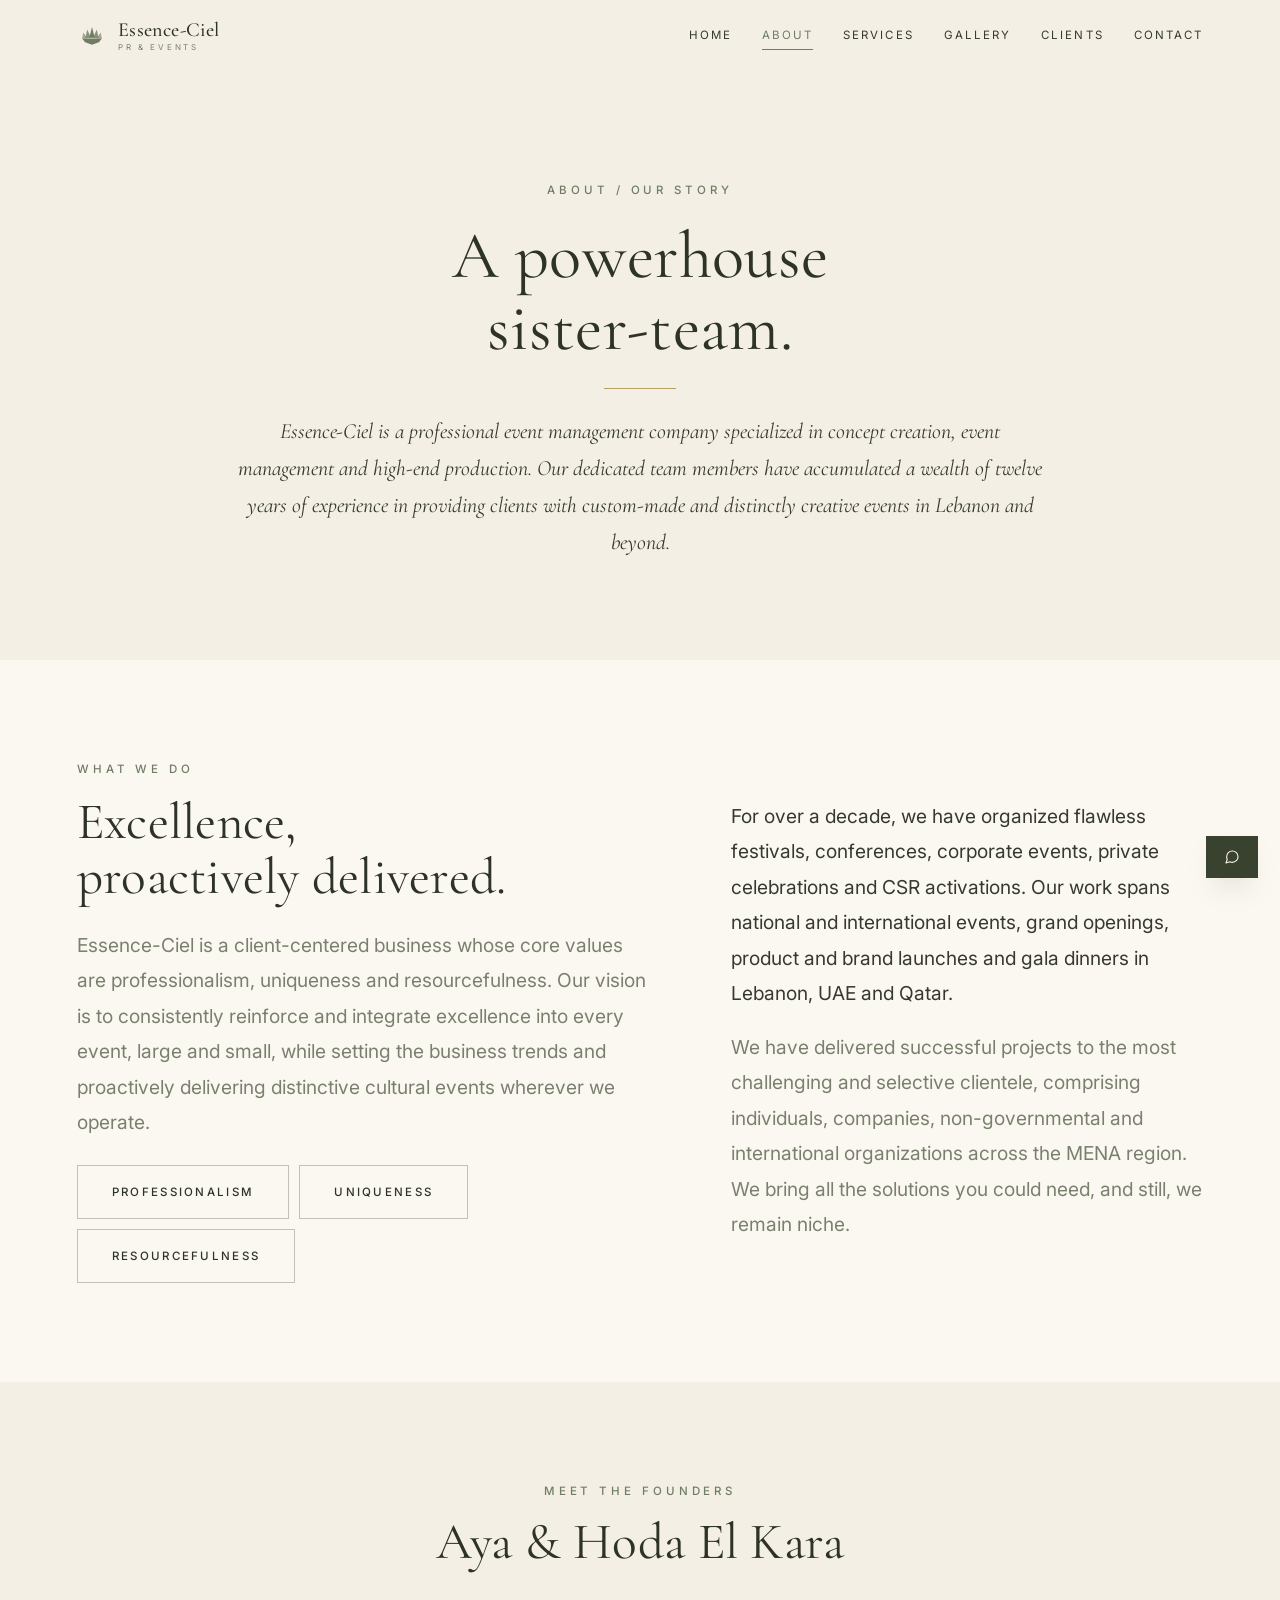
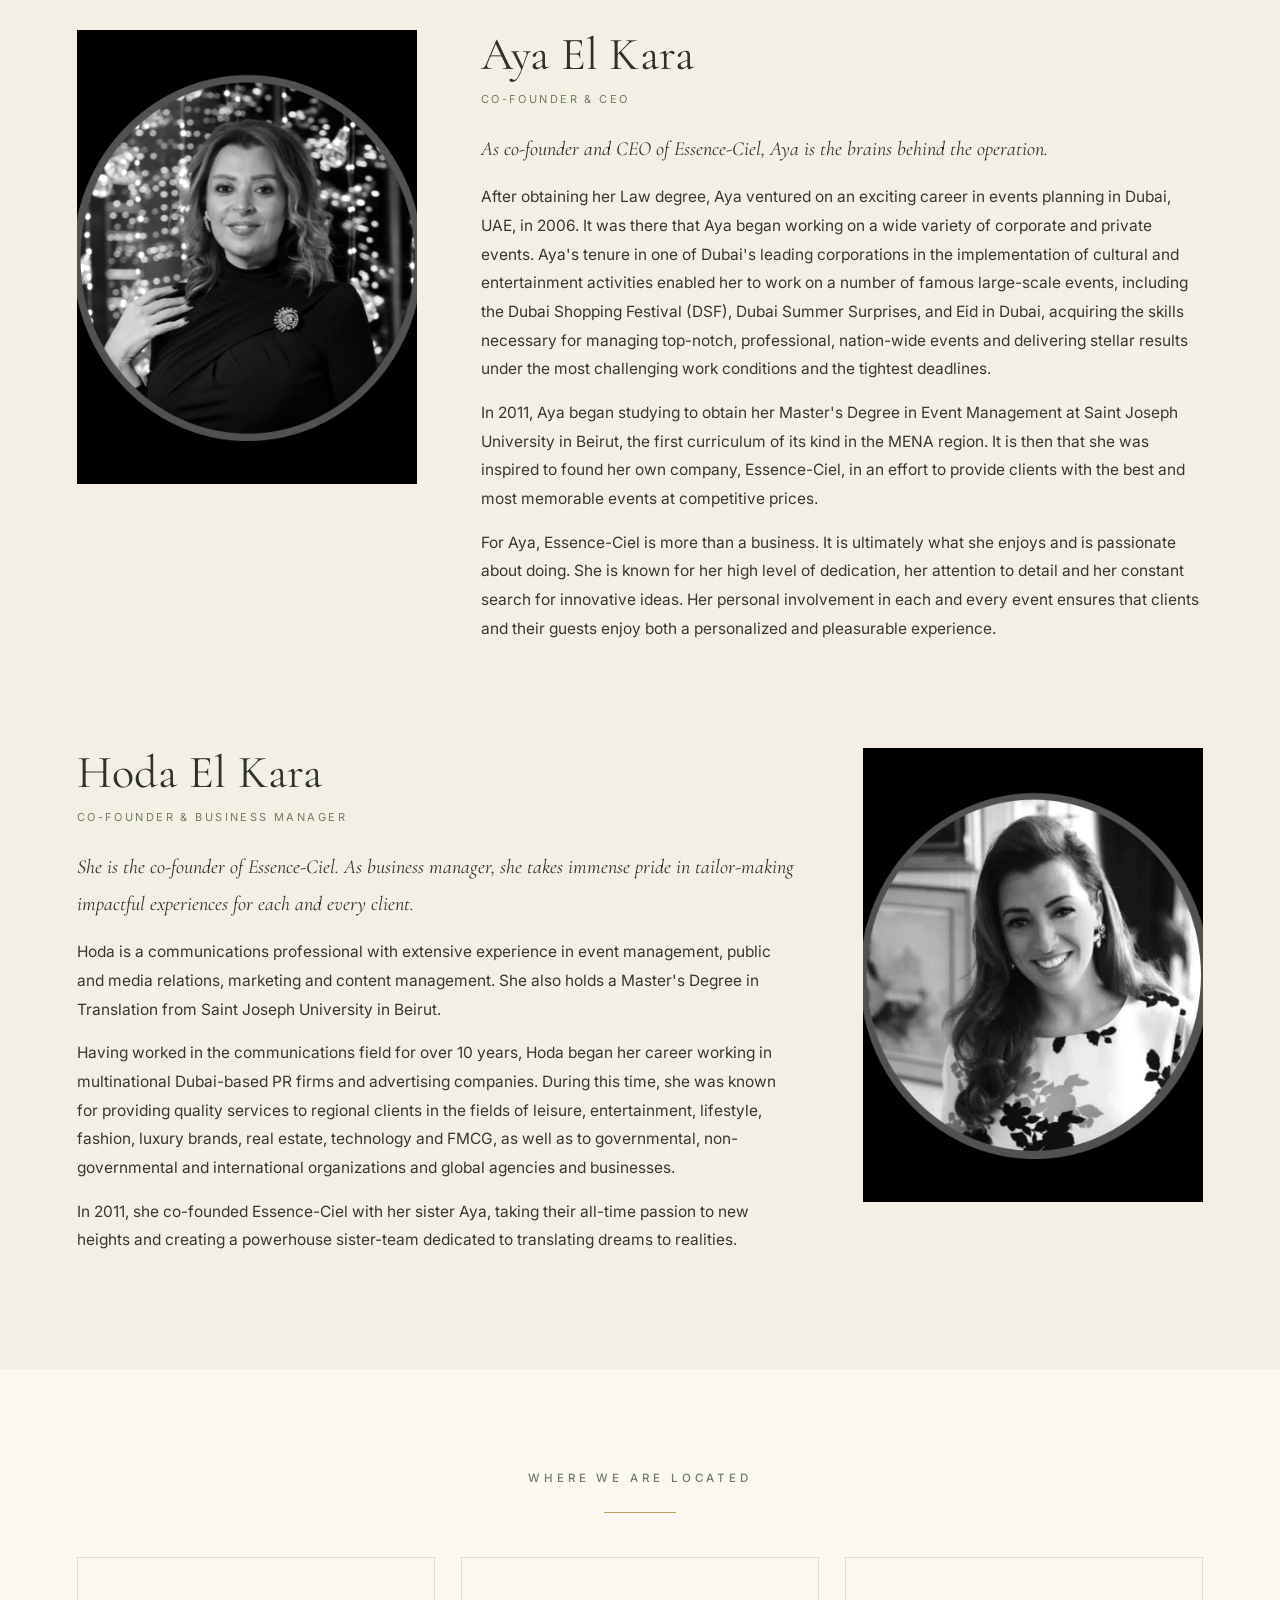
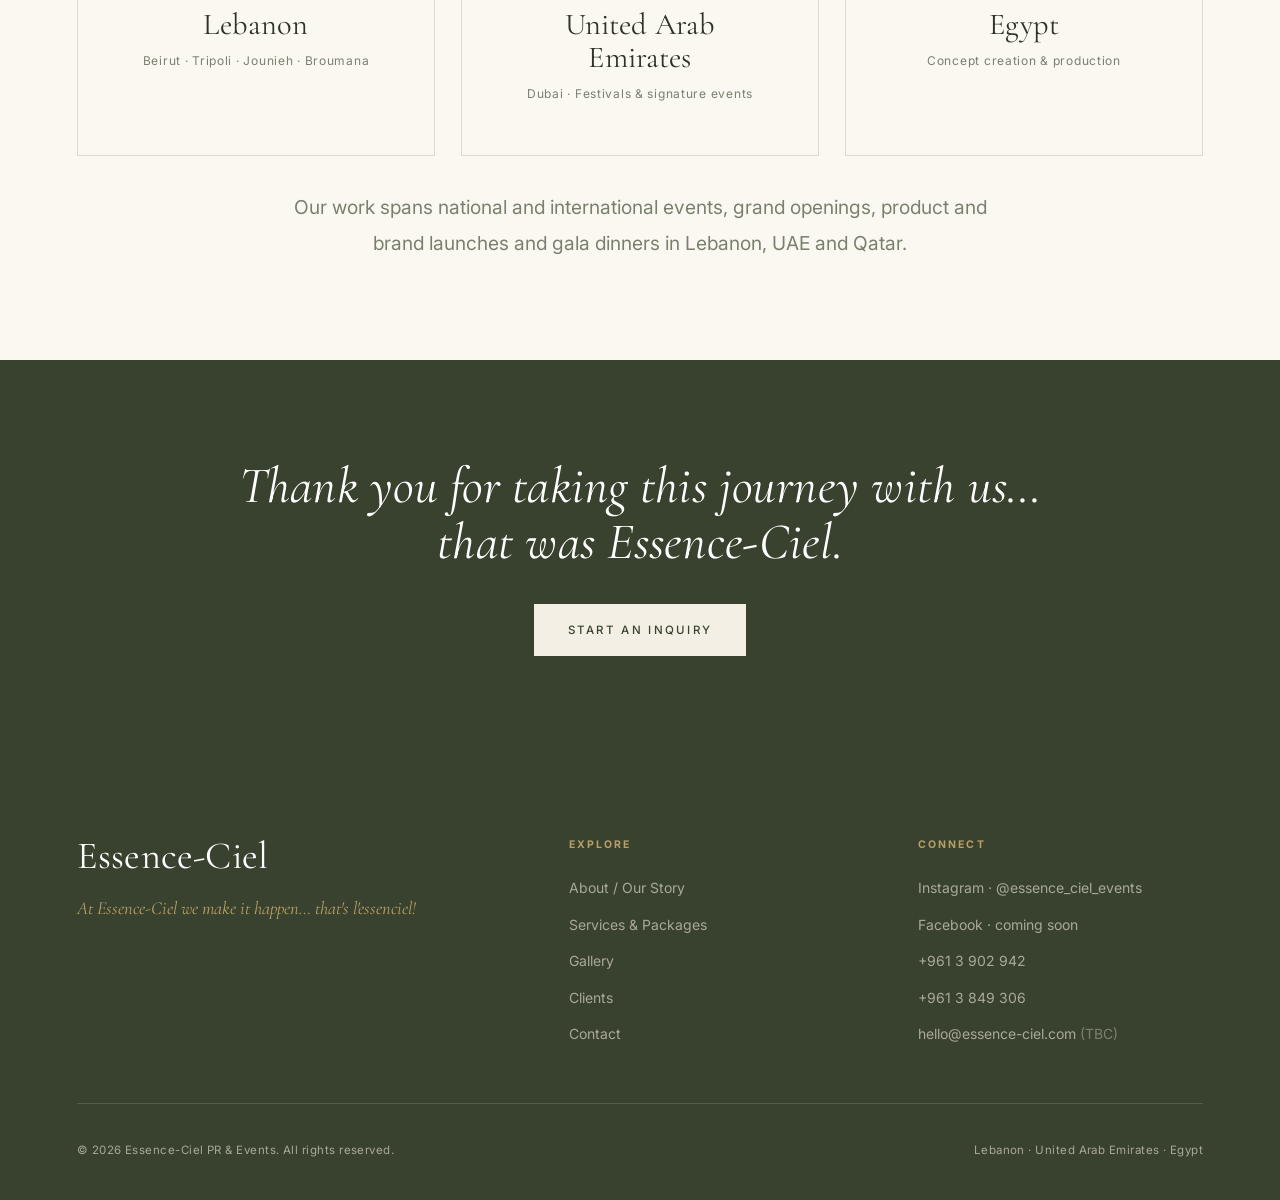
==== about.html @ cb576ca8 "Redesign Essence-Ciel site: clean multi-page rebuild Replace the single-file build with a six-page s" ====
<!doctype html>
<html lang="en">
<head>
<meta charset="UTF-8">
<meta name="viewport" content="width=device-width, initial-scale=1.0">
<title>About &amp; Our Story, Essence-Ciel PR &amp; Events</title>
<meta name="description" content="Founded in 2011 by sisters Aya and Hoda El Kara, Essence-Ciel is a client-centered event house built on professionalism, uniqueness and resourcefulness.">
<link rel="icon" href="data:image/svg+xml,%3Csvg xmlns='http://www.w3.org/2000/svg' viewBox='0 0 100 100'%3E%3Crect width='100' height='100' rx='20' fill='%236E7D63'/%3E%3Cg fill='%23F4EFE5'%3E%3Cpolygon points='50,20 59,56 41,56'/%3E%3Cpolygon points='34,28 47,57 28,57'/%3E%3Cpolygon points='66,28 72,57 53,57'/%3E%3Cpolygon points='17,58 83,58 73,71 50,79 27,71'/%3E%3C/g%3E%3C/svg%3E">
<link rel="preconnect" href="https://fonts.googleapis.com"><link rel="preconnect" href="https://fonts.gstatic.com" crossorigin>
<link href="https://fonts.googleapis.com/css2?family=Cormorant+Garamond:ital,wght@0,400;0,500;0,600;1,400;1,500&family=Inter:wght@300;400;500&display=swap" rel="stylesheet">
<link rel="stylesheet" href="assets/css/style.css">
</head>
<body>

<header class="nav">
  <a class="brand" href="index.html">
    <span class="mk"><svg viewBox="0 0 100 100" fill="currentColor"><polygon points="50,20 59,56 41,56"/><polygon points="34,28 47,57 28,57" opacity=".8"/><polygon points="66,28 72,57 53,57" opacity=".8"/><polygon points="21,38 35,58 17,58" opacity=".62"/><polygon points="79,38 83,58 65,58" opacity=".62"/><polygon points="17,58 83,58 73,71 50,79 27,71"/></svg></span>
    <span class="wm"><b>Essence-Ciel</b><small>PR &amp; Events</small></span>
  </a>
  <nav class="nav-links"><a href="index.html">Home</a><a href="about.html">About</a><a href="services.html">Services</a><a href="gallery.html">Gallery</a><a href="clients.html">Clients</a><a href="contact.html">Contact</a></nav>
  <button class="burger" aria-label="Menu"><span></span><span></span><span></span></button>
</header>
<div class="mmenu"><a href="index.html">Home</a><a href="about.html">About</a><a href="services.html">Services</a><a href="gallery.html">Gallery</a><a href="clients.html">Clients</a><a href="contact.html">Contact</a><div class="mfoot">Lebanon · United Arab Emirates · Egypt<br>@essence_ciel_events</div></div>

<!-- page intro -->
<section class="section center" style="padding-top:clamp(130px,20vh,200px)">
  <div class="narrow">
    <p class="kicker reveal">About / Our Story</p>
    <h1 class="d-lg reveal d1" style="margin-top:20px">A powerhouse<br>sister-team.</h1>
    <div class="rule reveal d1"></div>
    <p class="body-serif reveal d2">Essence-Ciel is a professional event management company specialized in concept creation, event management and high-end production. Our dedicated team members have accumulated a wealth of twelve years of experience in providing clients with custom-made and distinctly creative events in Lebanon and beyond.</p>
  </div>
</section>

<!-- what we do -->
<section class="section soft">
  <div class="container two wide-l">
    <div class="reveal">
      <p class="kicker">What We Do</p>
      <h2 class="d-md" style="margin:16px 0 22px">Excellence,<br>proactively delivered.</h2>
      <p class="lead muted">Essence-Ciel is a client-centered business whose core values are professionalism, uniqueness and resourcefulness. Our vision is to consistently reinforce and integrate excellence into every event, large and small, while setting the business trends and proactively delivering distinctive cultural events wherever we operate.</p>
      <div style="display:flex;gap:10px;flex-wrap:wrap;margin-top:24px">
        <span class="btn btn-outline" style="pointer-events:none">Professionalism</span>
        <span class="btn btn-outline" style="pointer-events:none">Uniqueness</span>
        <span class="btn btn-outline" style="pointer-events:none">Resourcefulness</span>
      </div>
    </div>
    <div class="reveal d1">
      <p class="lead">For over a decade, we have organized flawless festivals, conferences, corporate events, private celebrations and CSR activations. Our work spans national and international events, grand openings, product and brand launches and gala dinners in Lebanon, UAE and Qatar.</p>
      <p class="lead muted" style="margin-top:18px">We have delivered successful projects to the most challenging and selective clientele, comprising individuals, companies, non-governmental and international organizations across the MENA region. We bring all the solutions you could need, and still, we remain niche.</p>
    </div>
  </div>
</section>

<!-- founders -->
<section class="section">
  <div class="container">
    <div class="center" style="margin-bottom:60px">
      <p class="kicker reveal">Meet the Founders</p>
      <h2 class="d-md reveal d1" style="margin-top:14px">Aya &amp; Hoda El Kara</h2>
    </div>

    <div style="display:flex;flex-direction:column;gap:clamp(60px,10vh,110px)">
      <div class="founder reveal">
        <div class="founder-ph ph mono"><img src="assets/img/founder-aya.jpg" alt="Aya El Kara"></div>
        <div>
          <h3 class="serif">Aya El Kara</h3>
          <div class="role">Co-founder &amp; CEO</div>
          <p>As co-founder and CEO of Essence-Ciel, Aya is the brains behind the operation.</p>
          <p>After obtaining her Law degree, Aya ventured on an exciting career in events planning in Dubai, UAE, in 2006. It was there that Aya began working on a wide variety of corporate and private events. Aya's tenure in one of Dubai's leading corporations in the implementation of cultural and entertainment activities enabled her to work on a number of famous large-scale events, including the Dubai Shopping Festival (DSF), Dubai Summer Surprises, and Eid in Dubai, acquiring the skills necessary for managing top-notch, professional, nation-wide events and delivering stellar results under the most challenging work conditions and the tightest deadlines.</p>
          <p>In 2011, Aya began studying to obtain her Master's Degree in Event Management at Saint Joseph University in Beirut, the first curriculum of its kind in the MENA region. It is then that she was inspired to found her own company, Essence-Ciel, in an effort to provide clients with the best and most memorable events at competitive prices.</p>
          <p>For Aya, Essence-Ciel is more than a business. It is ultimately what she enjoys and is passionate about doing. She is known for her high level of dedication, her attention to detail and her constant search for innovative ideas. Her personal involvement in each and every event ensures that clients and their guests enjoy both a personalized and pleasurable experience.</p>
        </div>
      </div>

      <div class="founder reveal">
        <div class="founder-ph ph mono"><img src="assets/img/founder-hoda.jpg" alt="Hoda El Kara"></div>
        <div>
          <h3 class="serif">Hoda El Kara</h3>
          <div class="role">Co-founder &amp; Business Manager</div>
          <p>She is the co-founder of Essence-Ciel. As business manager, she takes immense pride in tailor-making impactful experiences for each and every client.</p>
          <p>Hoda is a communications professional with extensive experience in event management, public and media relations, marketing and content management. She also holds a Master's Degree in Translation from Saint Joseph University in Beirut.</p>
          <p>Having worked in the communications field for over 10 years, Hoda began her career working in multinational Dubai-based PR firms and advertising companies. During this time, she was known for providing quality services to regional clients in the fields of leisure, entertainment, lifestyle, fashion, luxury brands, real estate, technology and FMCG, as well as to governmental, non-governmental and international organizations and global agencies and businesses.</p>
          <p>In 2011, she co-founded Essence-Ciel with her sister Aya, taking their all-time passion to new heights and creating a powerhouse sister-team dedicated to translating dreams to realities.</p>
        </div>
      </div>
    </div>
  </div>
</section>

<!-- where we operate -->
<section class="section soft center">
  <div class="container">
    <p class="kicker reveal">Where We Are Located</p>
    <div class="rule reveal"></div>
    <div class="locs" style="margin-top:44px">
      <div class="loc reveal"><h4 class="serif">Lebanon</h4><p>Beirut · Tripoli · Jounieh · Broumana</p></div>
      <div class="loc reveal d1"><h4 class="serif">United Arab Emirates</h4><p>Dubai · Festivals &amp; signature events</p></div>
      <div class="loc reveal d2"><h4 class="serif">Egypt</h4><p>Concept creation &amp; production</p></div>
    </div>
    <p class="lead muted reveal" style="margin-top:34px;max-width:60ch;margin-left:auto;margin-right:auto">Our work spans national and international events, grand openings, product and brand launches and gala dinners in Lebanon, UAE and Qatar.</p>
  </div>
</section>

<!-- closing -->
<section class="section dark center">
  <div class="narrow">
    <h2 class="d-md reveal italic serif" style="color:#fff">Thank you for taking this journey with us… that was Essence-Ciel.</h2>
    <div class="reveal d1" style="margin-top:34px"><a href="contact.html" class="btn btn-solid" style="background:var(--cream);color:var(--sage-deep)">Start an Inquiry</a></div>
  </div>
</section>

<footer class="footer">
  <div class="container">
    <div class="foot-top">
      <div><h3 class="serif">Essence-Ciel</h3><p class="tag serif">At Essence-Ciel we make it happen… that's l'essenciel!</p></div>
      <div class="foot-col"><h5>Explore</h5><a href="about.html">About / Our Story</a><a href="services.html">Services &amp; Packages</a><a href="gallery.html">Gallery</a><a href="clients.html">Clients</a><a href="contact.html">Contact</a></div>
      <div class="foot-col"><h5>Connect</h5><a href="https://instagram.com/essence_ciel_events" target="_blank" rel="noopener">Instagram · @essence_ciel_events</a><a href="#" rel="noopener">Facebook · coming soon</a><a href="tel:+9613902942">+961 3 902 942</a><a href="tel:+9613849306">+961 3 849 306</a><p>hello@essence-ciel.com <span style="opacity:.6">(TBC)</span></p></div>
    </div>
    <div class="foot-bottom"><span>© <span data-year></span> Essence-Ciel PR &amp; Events. All rights reserved.</span><span>Lebanon · United Arab Emirates · Egypt</span></div>
  </div>
</footer>

<button class="chat-btn" id="chatBtn" aria-label="Chat with us"><svg viewBox="0 0 24 24" fill="none" stroke="currentColor" stroke-width="1.7" stroke-linecap="round" stroke-linejoin="round"><path d="M21 11.5a8.38 8.38 0 0 1-8.5 8.5 8.5 8.5 0 0 1-3.8-.9L3 21l1.9-5.7A8.38 8.38 0 0 1 4 11.5 8.5 8.5 0 0 1 12.5 3 8.38 8.38 0 0 1 21 11.5z"/></svg></button>
<div class="chat-panel" id="chatPanel"><div class="ch-h"><b class="serif">Chat with us</b><p>We usually reply within the hour.</p></div><div class="ch-b"><p>How can Essence-Ciel help with your event?</p><a href="https://instagram.com/essence_ciel_events" target="_blank" rel="noopener">Message us on Instagram</a><a href="tel:+9613902942">Call +961 3 902 942</a><a href="contact.html">Send an inquiry</a></div></div>

<script src="assets/js/main.js"></script>
</body>
</html>
---- assets/css/style.css ----
/* ===========================================================================
   Essence-Ciel PR & Events, shared styles.
   Palette: botanical sage and fine-stationery cream. No red. Editorial, quiet.
   =========================================================================== */
:root{
  --cream:#F4EFE5;
  --cream-2:#FBF8F1;
  --paper:#FAF6EC;
  --sage:#8B9A80;
  --sage-2:#6E7D63;
  --sage-deep:#39422F;
  --sage-ink:#2E3327;
  --ink:#353930;
  --muted:#79806E;
  --gold:#B7A067;
  --line:rgba(46,51,39,.15);
  --line-2:rgba(46,51,39,.28);
  --on-dark:#EDE9DD;
  --on-dark-mut:rgba(237,233,221,.62);
  --f-serif:'Cormorant Garamond',Georgia,serif;
  --f-sans:'Inter',system-ui,-apple-system,sans-serif;
  --e:cubic-bezier(.22,1,.36,1);
  --pad:clamp(22px,6vw,90px);
  --maxw:1280px;
}
*,*::before,*::after{margin:0;padding:0;box-sizing:border-box}
html{scroll-behavior:smooth;-webkit-text-size-adjust:100%}
body{font-family:var(--f-sans);font-weight:400;font-size:16px;line-height:1.75;color:var(--ink);background:var(--cream);-webkit-font-smoothing:antialiased;overflow-x:hidden}
img{display:block;max-width:100%}
a{color:inherit;text-decoration:none}
button{font-family:inherit;cursor:pointer;border:none;background:none}
::selection{background:var(--sage);color:#fff}
:focus-visible{outline:1.5px solid var(--sage-2);outline-offset:3px}

/* ---------- type ---------- */
.serif{font-family:var(--f-serif)}
.kicker{font-family:var(--f-sans);text-transform:uppercase;letter-spacing:.34em;font-size:11.5px;font-weight:500;color:var(--sage-2)}
h1,h2,h3,h4{font-family:var(--f-serif);font-weight:400;line-height:1.08;letter-spacing:.005em;color:var(--sage-ink)}
.d-xl{font-size:clamp(2.6rem,6.2vw,5.4rem)}
.d-lg{font-size:clamp(2.3rem,5.2vw,4.4rem)}
.d-md{font-size:clamp(1.9rem,4vw,3.3rem)}
.d-sm{font-size:clamp(1.6rem,3vw,2.4rem)}
.italic{font-style:italic}
.lead{font-size:clamp(1.05rem,1.5vw,1.3rem);line-height:1.85;color:var(--ink)}
.body-serif{font-family:var(--f-serif);font-size:clamp(1.15rem,1.7vw,1.45rem);font-style:italic;line-height:1.7;color:var(--ink)}
.muted{color:var(--muted)}
.rule{height:1px;width:72px;background:var(--gold);margin:24px auto;opacity:.85}
.rule.left{margin-left:0}

/* ---------- layout ---------- */
.section{padding:clamp(66px,11vh,140px) var(--pad);position:relative}
.container{max-width:var(--maxw);margin:0 auto}
.narrow{max-width:820px;margin:0 auto}
.center{text-align:center}
.dark{background:var(--sage-deep);color:var(--on-dark)}
.dark h1,.dark h2,.dark h3,.dark h4{color:#fff}
.dark .kicker{color:var(--gold)}
.dark .lead,.dark .body-serif{color:var(--on-dark)}
.soft{background:var(--cream-2)}

/* ---------- buttons (squared, never pill) ---------- */
.btn{display:inline-flex;align-items:center;justify-content:center;font-family:var(--f-sans);text-transform:uppercase;letter-spacing:.2em;font-size:11.5px;font-weight:500;padding:16px 34px;border-radius:0;transition:background .4s,color .4s,border-color .4s}
.btn-solid{background:var(--sage-2);color:#fff}
.btn-solid:hover{background:var(--sage-deep)}
.btn-outline{border:1px solid var(--line-2);color:var(--sage-ink)}
.btn-outline:hover{background:var(--sage-ink);color:var(--cream);border-color:var(--sage-ink)}
.dark .btn-outline{border-color:rgba(237,233,221,.4);color:var(--on-dark)}
.dark .btn-outline:hover{background:var(--cream);color:var(--sage-deep)}
.link-ul{display:inline-block;font-family:var(--f-sans);text-transform:uppercase;letter-spacing:.2em;font-size:11.5px;border-bottom:1px solid var(--line-2);padding-bottom:5px;transition:border-color .4s,color .4s}
.link-ul:hover{color:var(--sage-2);border-color:var(--sage-2)}

/* ---------- nav ---------- */
.nav{position:fixed;inset:0 0 auto 0;z-index:100;display:flex;align-items:center;justify-content:space-between;padding:20px var(--pad);transition:background .4s,padding .4s,border-color .4s;border-bottom:1px solid transparent}
.nav.scrolled{background:rgba(244,239,229,.9);backdrop-filter:blur(12px);border-bottom-color:var(--line);padding-top:14px;padding-bottom:14px}
.brand{display:flex;align-items:center;gap:11px}
.brand .mk{width:30px;height:30px;color:var(--sage-2)}
.brand .wm{display:flex;flex-direction:column;line-height:1}
.brand .wm b{font-family:var(--f-serif);font-weight:500;font-size:20px;letter-spacing:.02em;color:var(--sage-ink)}
.brand .wm small{font-family:var(--f-sans);font-size:8px;letter-spacing:.34em;text-transform:uppercase;color:var(--muted);margin-top:3px}
.nav-links{display:flex;align-items:center;gap:30px}
.nav-links a{font-family:var(--f-sans);text-transform:uppercase;letter-spacing:.18em;font-size:11.5px;color:var(--ink);position:relative;padding:4px 0;transition:color .3s}
.nav-links a::after{content:'';position:absolute;left:0;bottom:0;height:1px;width:0;background:var(--sage-2);transition:width .35s var(--e)}
.nav-links a:hover,.nav-links a.active{color:var(--sage-2)}
.nav-links a:hover::after,.nav-links a.active::after{width:100%}
.burger{display:none;flex-direction:column;gap:5px;width:34px;height:34px;align-items:center;justify-content:center}
.burger span{width:24px;height:1.5px;background:var(--sage-ink);transition:transform .35s var(--e),opacity .25s}
.burger.on span:nth-child(1){transform:translateY(6.5px) rotate(45deg)}
.burger.on span:nth-child(2){opacity:0}
.burger.on span:nth-child(3){transform:translateY(-6.5px) rotate(-45deg)}
@media(max-width:940px){.nav-links{display:none}.burger{display:flex}}
.mmenu{position:fixed;inset:0;z-index:99;background:var(--cream);transform:translateY(-100%);transition:transform .5s var(--e);visibility:hidden;display:flex;flex-direction:column;justify-content:center;gap:2px;padding:var(--pad)}
.mmenu.on{transform:none;visibility:visible}
.mmenu a{font-family:var(--f-serif);font-size:clamp(2rem,9vw,3rem);color:var(--sage-ink);padding:10px 0;border-bottom:1px solid var(--line)}
.mmenu .mfoot{margin-top:30px;font-size:12px;letter-spacing:.06em;color:var(--muted)}

/* ---------- reveal (single, restrained fade) ---------- */
.reveal{opacity:0;transform:translateY(12px);transition:opacity .7s ease,transform .7s ease}
.reveal.in{opacity:1;transform:none}
.d1{transition-delay:.06s}.d2{transition-delay:.12s}.d3{transition-delay:.18s}.d4{transition-delay:.24s}
@media(prefers-reduced-motion:reduce){.reveal{opacity:1;transform:none;transition:none}html{scroll-behavior:auto}}

/* ---------- photos ---------- */
.ph{position:relative;overflow:hidden;background:linear-gradient(135deg,#e7e3d6,#d9dcc9)}
.ph img{width:100%;height:100%;object-fit:cover;transition:transform 1s var(--e),filter .6s ease}
.ph.mono img{filter:grayscale(1) contrast(1.03)}
.ph.mono:hover img{filter:grayscale(0)}
.ph-cap{position:absolute;left:14px;bottom:14px;font-family:var(--f-sans);font-size:10.5px;letter-spacing:.18em;text-transform:uppercase;color:#fff;background:rgba(46,51,39,.5);backdrop-filter:blur(4px);padding:6px 12px}

/* ---------- hero (concrete copy, static backdrop) ---------- */
.hero{position:relative;min-height:100svh;display:flex;align-items:center;justify-content:center;text-align:center;overflow:hidden}
.hero-bg{position:absolute;inset:0;z-index:0}
.hero-bg img{width:100%;height:100%;object-fit:cover;filter:grayscale(.92) contrast(1.04) brightness(.96)}
.hero-veil{position:absolute;inset:0;z-index:1;background:linear-gradient(180deg,rgba(32,37,24,.6),rgba(32,37,24,.42) 45%,rgba(32,37,24,.68))}
.hero-content{position:relative;z-index:2;color:#fff;padding:0 var(--pad);max-width:1040px}
.hero-content .kicker{color:rgba(255,255,255,.82)}
.hero h1{color:#fff}
.hero-sign{font-family:var(--f-serif);font-style:italic;color:var(--cream);font-size:clamp(1.2rem,2vw,1.6rem)}
.scroll-cue{position:absolute;left:50%;bottom:28px;z-index:2;transform:translateX(-50%);color:rgba(255,255,255,.72);display:flex;flex-direction:column;align-items:center;gap:8px;font-family:var(--f-sans);font-size:9.5px;letter-spacing:.3em;text-transform:uppercase}
.scroll-cue svg{width:14px;height:14px}

/* ---------- two column ---------- */
.two{display:grid;grid-template-columns:1fr 1fr;gap:clamp(34px,6vw,96px);align-items:center}
@media(max-width:860px){.two{grid-template-columns:1fr;gap:40px}}
.two.wide-r{grid-template-columns:.9fr 1.1fr}
.two.wide-l{grid-template-columns:1.1fr .9fr}
@media(max-width:860px){.two.wide-r,.two.wide-l{grid-template-columns:1fr}}

/* ---------- services ---------- */
.svc-grid{display:grid;grid-template-columns:repeat(2,1fr);gap:clamp(18px,3vw,40px)}
@media(max-width:760px){.svc-grid{grid-template-columns:1fr}}
.svc{border:1px solid var(--line);padding:clamp(30px,4vw,52px);background:var(--cream-2);transition:border-color .5s,background .5s}
.svc:hover{border-color:var(--line-2);background:#fff}
.svc .no{font-family:var(--f-serif);font-style:italic;font-size:1.3rem;color:var(--gold)}
.svc h3{font-size:clamp(1.5rem,2.4vw,2rem);margin:16px 0 12px}
.svc p{color:var(--muted);font-size:15px;line-height:1.8}

/* ---------- founders ---------- */
.founder{display:grid;grid-template-columns:340px 1fr;gap:clamp(30px,5vw,70px);align-items:start}
.founder:nth-child(even){grid-template-columns:1fr 340px}
.founder:nth-child(even) .founder-ph{order:2}
@media(max-width:820px){.founder,.founder:nth-child(even){grid-template-columns:1fr;gap:26px}.founder:nth-child(even) .founder-ph{order:0}}
.founder-ph{aspect-ratio:3/4}
.founder h3{font-size:clamp(2rem,3.6vw,3rem)}
.founder .role{font-family:var(--f-sans);text-transform:uppercase;letter-spacing:.22em;font-size:11px;color:var(--sage-2);margin:10px 0 22px}
.founder p{margin-bottom:15px;font-size:15.5px;line-height:1.85;color:var(--ink)}
.founder p:first-of-type{font-family:var(--f-serif);font-style:italic;font-size:1.25rem;color:var(--sage-ink)}

/* ---------- expertise ---------- */
.exp{border-top:1px solid var(--line);padding:clamp(40px,6vh,70px) 0}
.exp-head{display:flex;align-items:baseline;gap:20px;flex-wrap:wrap;margin-bottom:26px}
.exp-head .no{font-family:var(--f-serif);font-style:italic;color:var(--gold);font-size:1.4rem}
.exp-head h3{font-size:clamp(1.7rem,3.4vw,2.6rem)}
.exp-grid{display:grid;grid-template-columns:1fr 1fr;gap:clamp(26px,4vw,64px);align-items:start}
@media(max-width:820px){.exp-grid{grid-template-columns:1fr;gap:26px}}
.exp-photos{display:grid;grid-template-columns:1fr 1fr;gap:12px}
.exp-photos .ph{aspect-ratio:4/5}
.exp-photos .ph.full{grid-column:1/3;aspect-ratio:16/10}
.exp-desc{font-family:var(--f-serif);font-style:italic;font-size:1.2rem;line-height:1.7;color:var(--ink)}
.evlist{list-style:none;margin-top:6px}
.evlist li{position:relative;padding:12px 0 12px 24px;border-top:1px solid var(--line);font-size:14.5px;line-height:1.6;color:var(--ink)}
.evlist li:first-child{border-top:none}
.evlist li::before{content:'';position:absolute;left:0;top:19px;width:7px;height:7px;border:1px solid var(--sage-2);transform:rotate(45deg)}

/* ---------- locations ---------- */
.locs{display:grid;grid-template-columns:repeat(3,1fr);gap:clamp(14px,2vw,26px)}
@media(max-width:700px){.locs{grid-template-columns:1fr}}
.loc{border:1px solid var(--line);padding:clamp(30px,4vw,54px);text-align:center;transition:background .5s}
.loc:hover{background:var(--cream-2)}
.loc h4{font-size:clamp(1.4rem,2.4vw,1.9rem)}
.loc p{font-size:12px;letter-spacing:.06em;color:var(--muted);margin-top:8px}

/* ---------- facts (quiet, not counters) ---------- */
.facts{display:flex;flex-wrap:wrap;justify-content:center;gap:clamp(20px,5vw,64px);align-items:center}
.fact{text-align:center}
.fact .v{font-family:var(--f-serif);font-size:clamp(1.4rem,2.4vw,2rem);color:#fff;line-height:1.2}
.fact .l{font-family:var(--f-sans);text-transform:uppercase;letter-spacing:.2em;font-size:10px;color:var(--on-dark-mut);margin-top:8px}
.fact-sep{width:1px;height:38px;background:rgba(237,233,221,.28)}
@media(max-width:700px){.fact-sep{display:none}}

/* ---------- gallery (masonry) ---------- */
.masonry{columns:3;column-gap:16px}
@media(max-width:900px){.masonry{columns:2}}
@media(max-width:560px){.masonry{columns:1}}
.masonry .ph{break-inside:avoid;margin-bottom:16px}

/* ---------- clients & partners ---------- */
.client-grid{display:grid;grid-template-columns:repeat(3,1fr);gap:1px;background:var(--line);border:1px solid var(--line)}
@media(max-width:760px){.client-grid{grid-template-columns:repeat(2,1fr)}}
@media(max-width:460px){.client-grid{grid-template-columns:1fr}}
.client{background:var(--cream);padding:clamp(24px,3vw,40px) 20px;text-align:center;display:flex;flex-direction:column;justify-content:center;min-height:120px;transition:background .4s}
.client:hover{background:var(--cream-2)}
.client .n{font-family:var(--f-serif);font-size:clamp(1.15rem,1.8vw,1.45rem);color:var(--sage-ink);line-height:1.25}
.client .c{font-family:var(--f-sans);text-transform:uppercase;letter-spacing:.16em;font-size:9.5px;color:var(--muted);margin-top:8px}
.partner-row{display:flex;flex-wrap:wrap;justify-content:center;gap:clamp(16px,3vw,44px);align-items:center}
.partner-row span{font-family:var(--f-serif);font-size:clamp(1.1rem,1.6vw,1.4rem);color:var(--sage-2)}

/* ---------- contact ---------- */
.contact-split{display:grid;grid-template-columns:.85fr 1.15fr;min-height:80vh}
@media(max-width:900px){.contact-split{grid-template-columns:1fr}}
.contact-left{background:var(--sage-deep);color:var(--on-dark);padding:clamp(40px,6vw,80px)}
.contact-left h2{color:#fff}
.ci-row{padding:20px 0;border-top:1px solid rgba(237,233,221,.16)}
.ci-row .l{font-family:var(--f-sans);text-transform:uppercase;letter-spacing:.2em;font-size:10px;color:var(--gold)}
.ci-row .v{font-family:var(--f-serif);font-size:1.35rem;margin-top:6px;display:block}
.ci-row a.v:hover{color:#fff;text-decoration:underline;text-underline-offset:4px}
.contact-right{padding:clamp(40px,6vw,80px);background:var(--cream)}
.field{position:relative;margin-bottom:30px}
.field label{font-family:var(--f-sans);text-transform:uppercase;letter-spacing:.18em;font-size:10px;color:var(--muted);display:block;margin-bottom:9px}
.field input,.field select,.field textarea{width:100%;background:transparent;border:none;border-bottom:1px solid var(--line-2);padding:10px 0;font-family:var(--f-serif);font-size:1.15rem;color:var(--ink);transition:border-color .4s}
.field textarea{resize:vertical;min-height:70px}
.field input:focus,.field select:focus,.field textarea:focus{outline:none;border-color:var(--sage-2)}
.form-success{display:none;padding:28px;border:1px solid var(--sage);background:var(--cream-2);text-align:center;font-family:var(--f-serif);font-style:italic;font-size:1.3rem;color:var(--sage-2)}
.form-success.on{display:block}
.calendly-ph{border:1px solid var(--line-2);background:var(--cream-2);padding:clamp(30px,4vw,50px);text-align:center}

/* ---------- live chat (squared, restrained) ---------- */
.chat-btn{position:fixed;right:22px;bottom:22px;z-index:120;display:inline-flex;align-items:center;gap:9px;padding:13px 18px;background:var(--sage-deep);color:var(--cream);font-family:var(--f-sans);text-transform:uppercase;letter-spacing:.18em;font-size:10.5px;box-shadow:0 14px 30px -16px rgba(46,51,39,.55);transition:background .35s}
.chat-btn:hover{background:var(--sage-2)}
.chat-btn svg{width:16px;height:16px}
.chat-panel{position:fixed;right:22px;bottom:78px;z-index:120;width:min(320px,86vw);background:var(--cream);border:1px solid var(--line);box-shadow:0 26px 60px -30px rgba(46,51,39,.5);overflow:hidden;opacity:0;visibility:hidden;transform:translateY(10px);transition:opacity .3s ease,transform .3s ease,visibility .3s}
.chat-panel.on{opacity:1;visibility:visible;transform:none}
.chat-panel .ch-h{background:var(--sage-deep);color:#fff;padding:18px 20px}
.chat-panel .ch-h b{font-family:var(--f-serif);font-size:1.3rem;font-weight:500}
.chat-panel .ch-h p{font-size:12px;color:var(--on-dark-mut);margin-top:2px}
.chat-panel .ch-b{padding:20px}
.chat-panel .ch-b p{font-size:14px;color:var(--muted);margin-bottom:16px}
.chat-panel .ch-b a{display:block;padding:13px 16px;border:1px solid var(--line);margin-bottom:10px;font-size:13px;letter-spacing:.03em;transition:background .35s}
.chat-panel .ch-b a:hover{background:var(--cream-2)}

/* ---------- footer ---------- */
.footer{background:var(--sage-deep);color:var(--on-dark);padding:clamp(60px,9vh,110px) var(--pad) 40px}
.foot-top{display:grid;grid-template-columns:1.5fr 1fr 1fr;gap:clamp(30px,5vw,70px);padding-bottom:50px;border-bottom:1px solid rgba(237,233,221,.16)}
@media(max-width:760px){.foot-top{grid-template-columns:1fr;gap:34px}}
.foot-top h3{color:#fff;font-size:clamp(1.8rem,3vw,2.6rem)}
.foot-top .tag{font-family:var(--f-serif);font-style:italic;color:var(--gold);margin-top:14px;font-size:1.15rem}
.foot-col h5{font-family:var(--f-sans);text-transform:uppercase;letter-spacing:.2em;font-size:10.5px;color:var(--gold);margin-bottom:16px}
.foot-col a,.foot-col p{display:block;color:var(--on-dark-mut);font-size:14px;padding:6px 0;transition:color .35s}
.foot-col a:hover{color:#fff}
.foot-bottom{display:flex;justify-content:space-between;gap:16px;flex-wrap:wrap;margin-top:36px;font-size:11.5px;color:var(--on-dark-mut);letter-spacing:.04em}
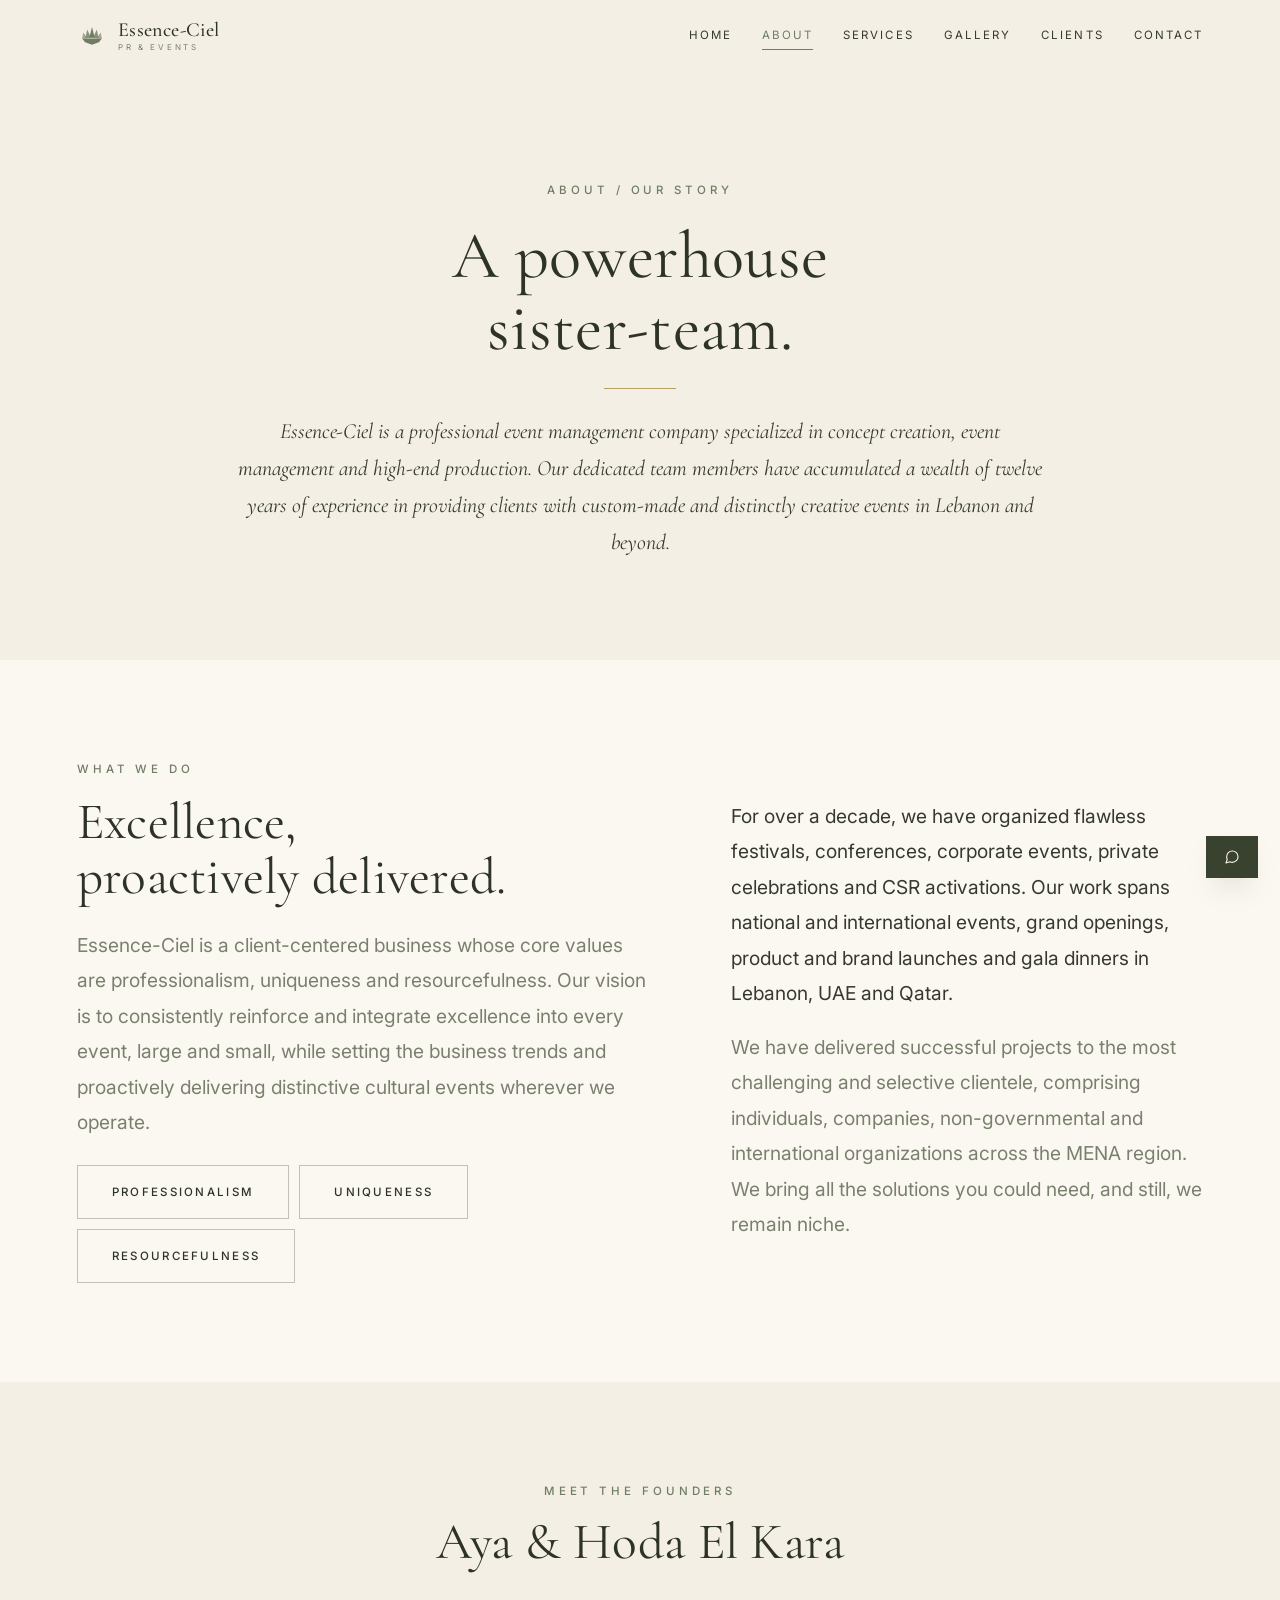
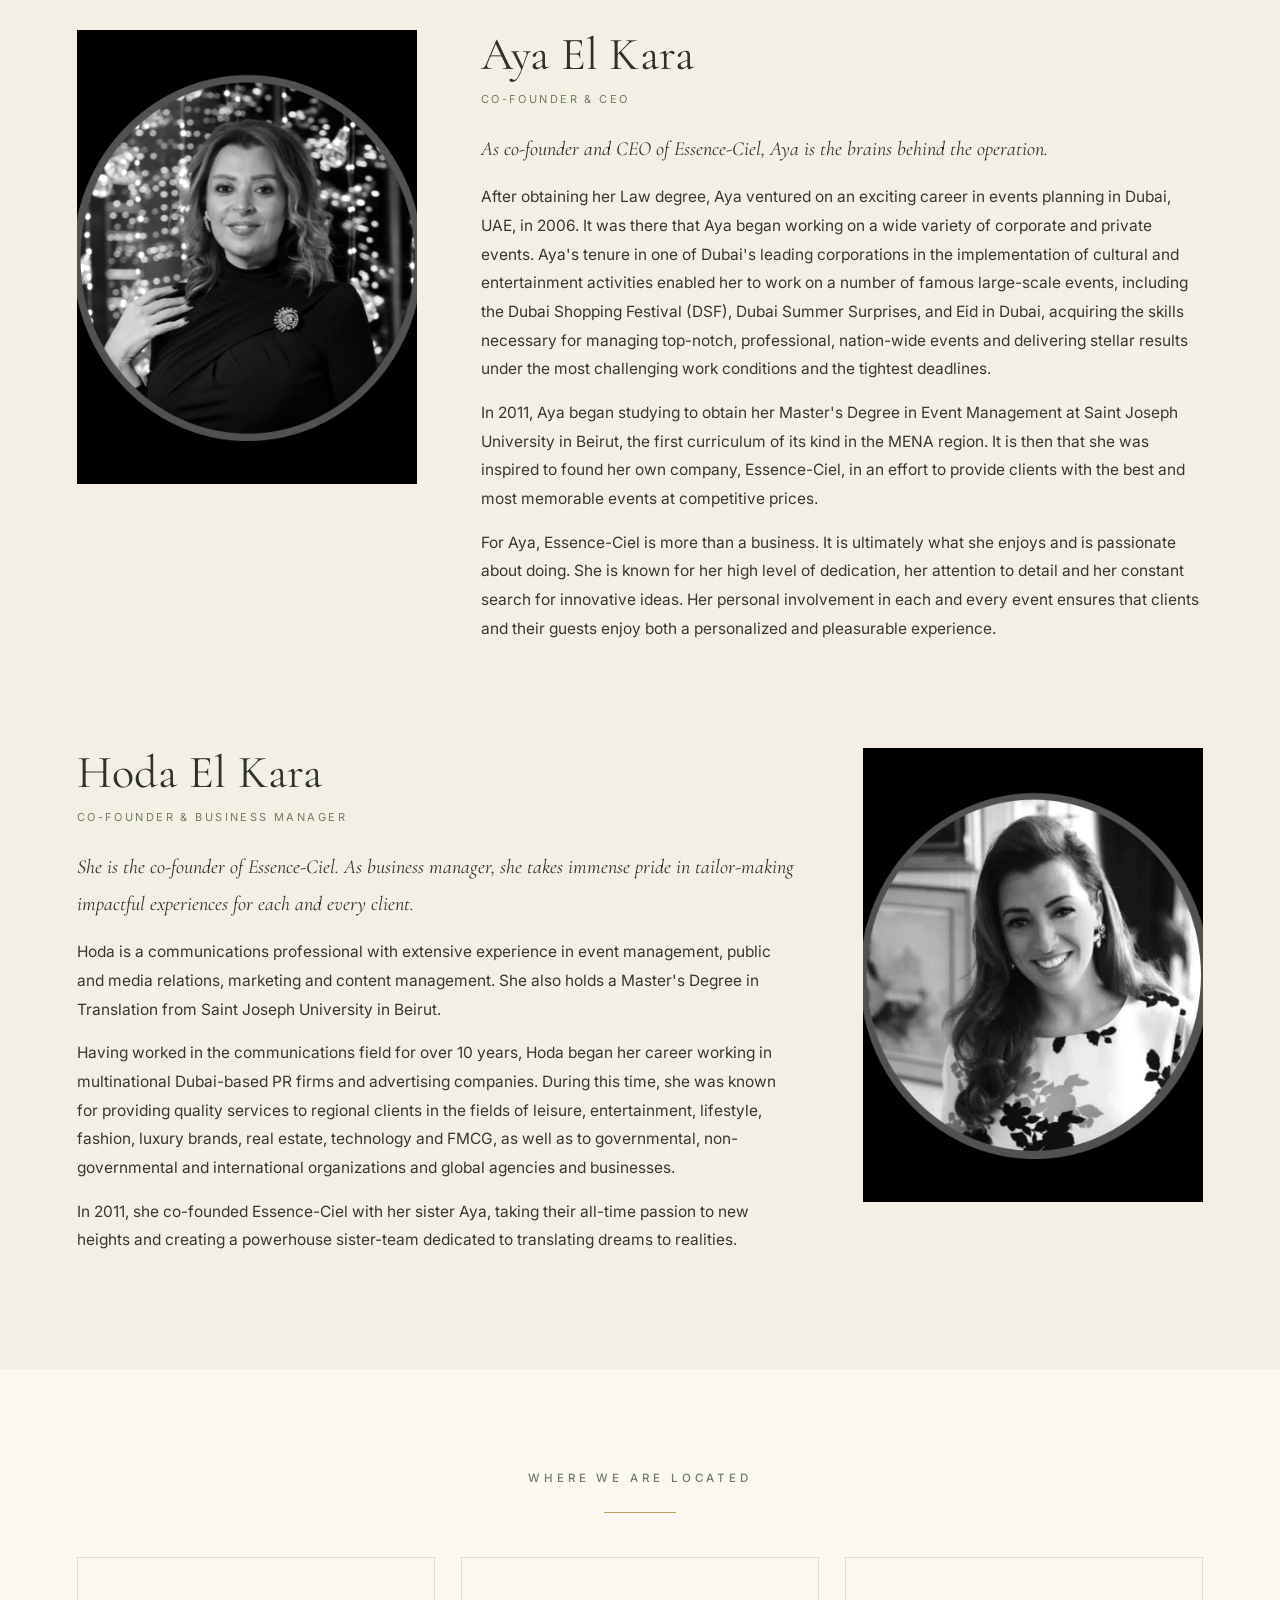
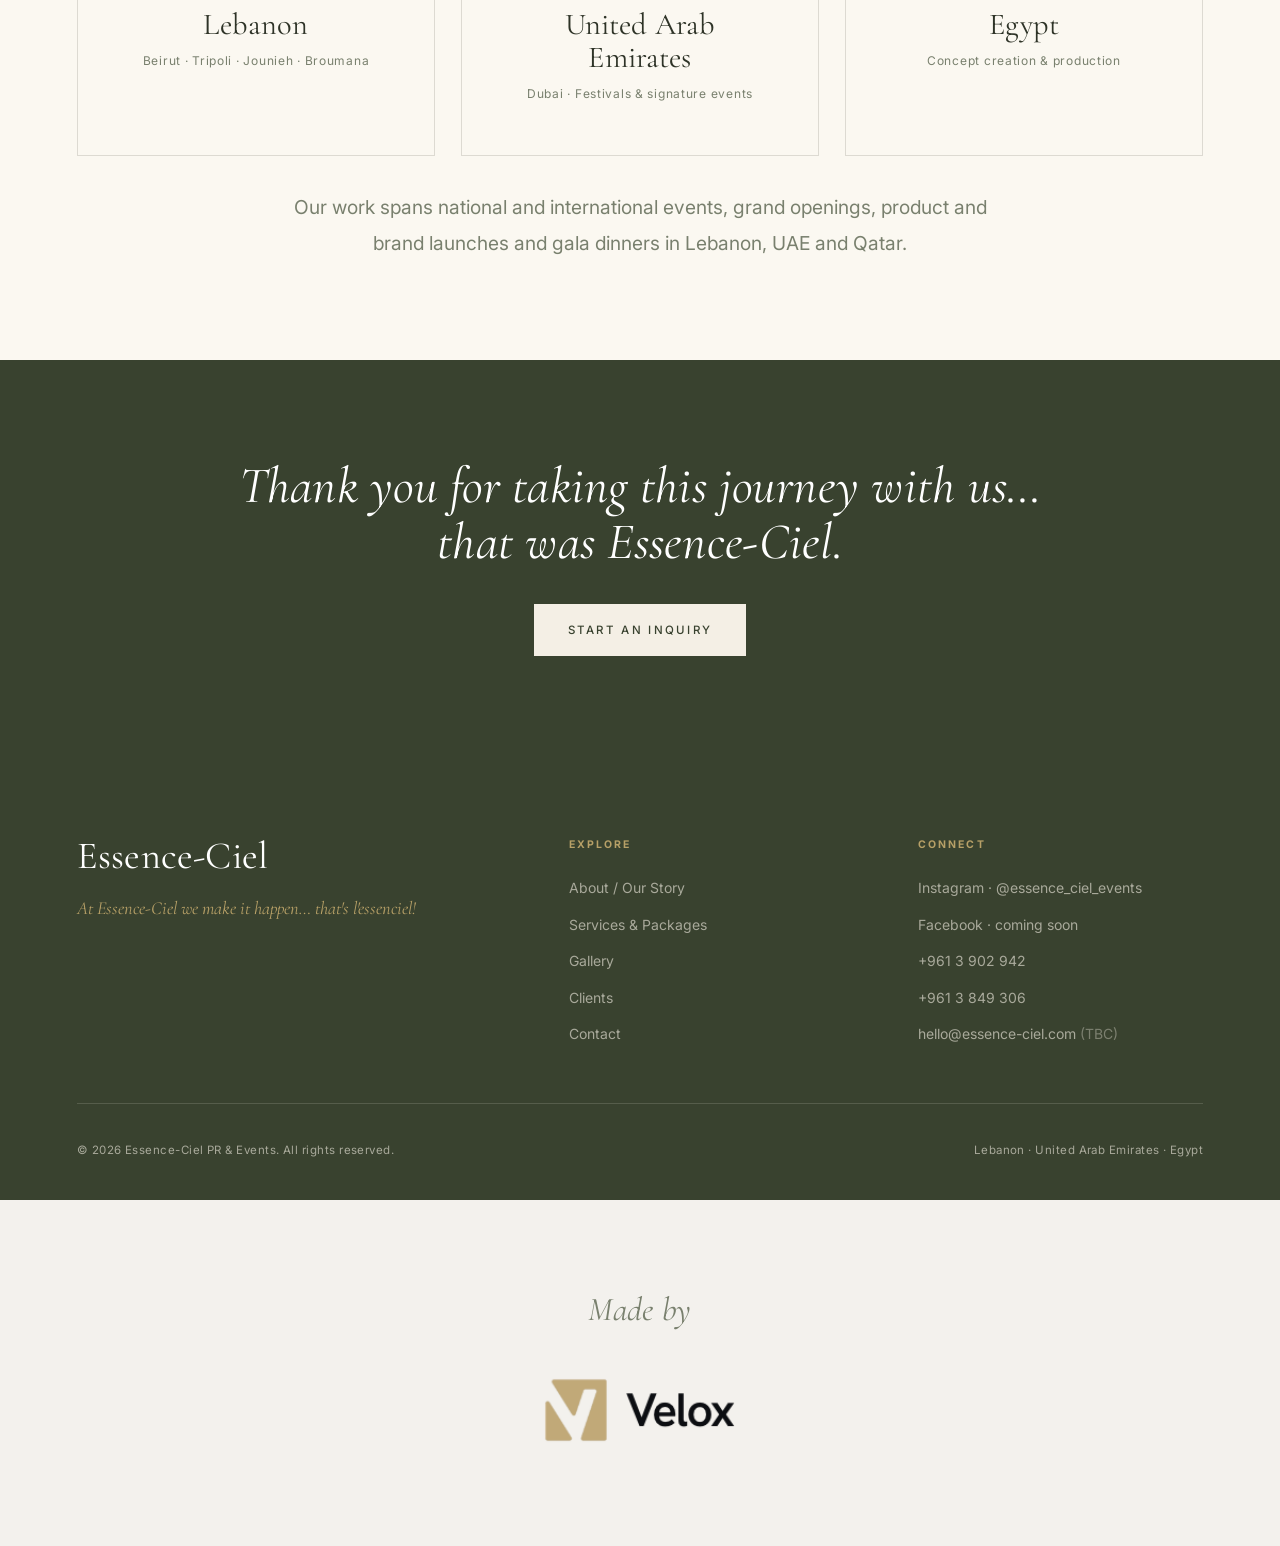
==== commit 99a0a9fb: "Add "Made by Velox" credit band with logo to all pages A seamless cream band below the footer on eve" ====
--- a/about.html
+++ b/about.html
@@ -121,6 +121,12 @@
   </div>
 </footer>
 
+<!-- MADE BY VELOX -->
+<section class="velox">
+  <span class="velox-made">Made by</span>
+  <img class="velox-logo" src="assets/img/velox-logo.png" alt="Velox" width="242" height="90">
+</section>
+
 <button class="chat-btn" id="chatBtn" aria-label="Chat with us"><svg viewBox="0 0 24 24" fill="none" stroke="currentColor" stroke-width="1.7" stroke-linecap="round" stroke-linejoin="round"><path d="M21 11.5a8.38 8.38 0 0 1-8.5 8.5 8.5 8.5 0 0 1-3.8-.9L3 21l1.9-5.7A8.38 8.38 0 0 1 4 11.5 8.5 8.5 0 0 1 12.5 3 8.38 8.38 0 0 1 21 11.5z"/></svg></button>
 <div class="chat-panel" id="chatPanel"><div class="ch-h"><b class="serif">Chat with us</b><p>We usually reply within the hour.</p></div><div class="ch-b"><p>How can Essence-Ciel help with your event?</p><a href="https://instagram.com/essence_ciel_events" target="_blank" rel="noopener">Message us on Instagram</a><a href="tel:+9613902942">Call +961 3 902 942</a><a href="contact.html">Send an inquiry</a></div></div>
 
--- a/assets/css/style.css
+++ b/assets/css/style.css
@@ -237,3 +237,10 @@
 .foot-col a,.foot-col p{display:block;color:var(--on-dark-mut);font-size:14px;padding:6px 0;transition:color .35s}
 .foot-col a:hover{color:#fff}
 .foot-bottom{display:flex;justify-content:space-between;gap:16px;flex-wrap:wrap;margin-top:36px;font-size:11.5px;color:var(--on-dark-mut);letter-spacing:.04em}
+
+/* ---------- made by Velox ---------- */
+.velox{background:#F3F1ED;text-align:center;padding:clamp(48px,9vh,100px) var(--pad)}
+.velox-made{display:block;font-family:var(--f-serif);font-style:italic;font-size:clamp(1.35rem,2.6vw,2.1rem);color:var(--muted);margin-bottom:clamp(14px,2vw,22px);letter-spacing:.01em}
+.velox-logo{display:inline-block;height:clamp(60px,9vw,96px);width:auto;transition:transform .5s var(--e),opacity .4s}
+a.velox-logo-link{display:inline-block}
+a.velox-logo-link:hover .velox-logo{transform:translateY(-3px)}
